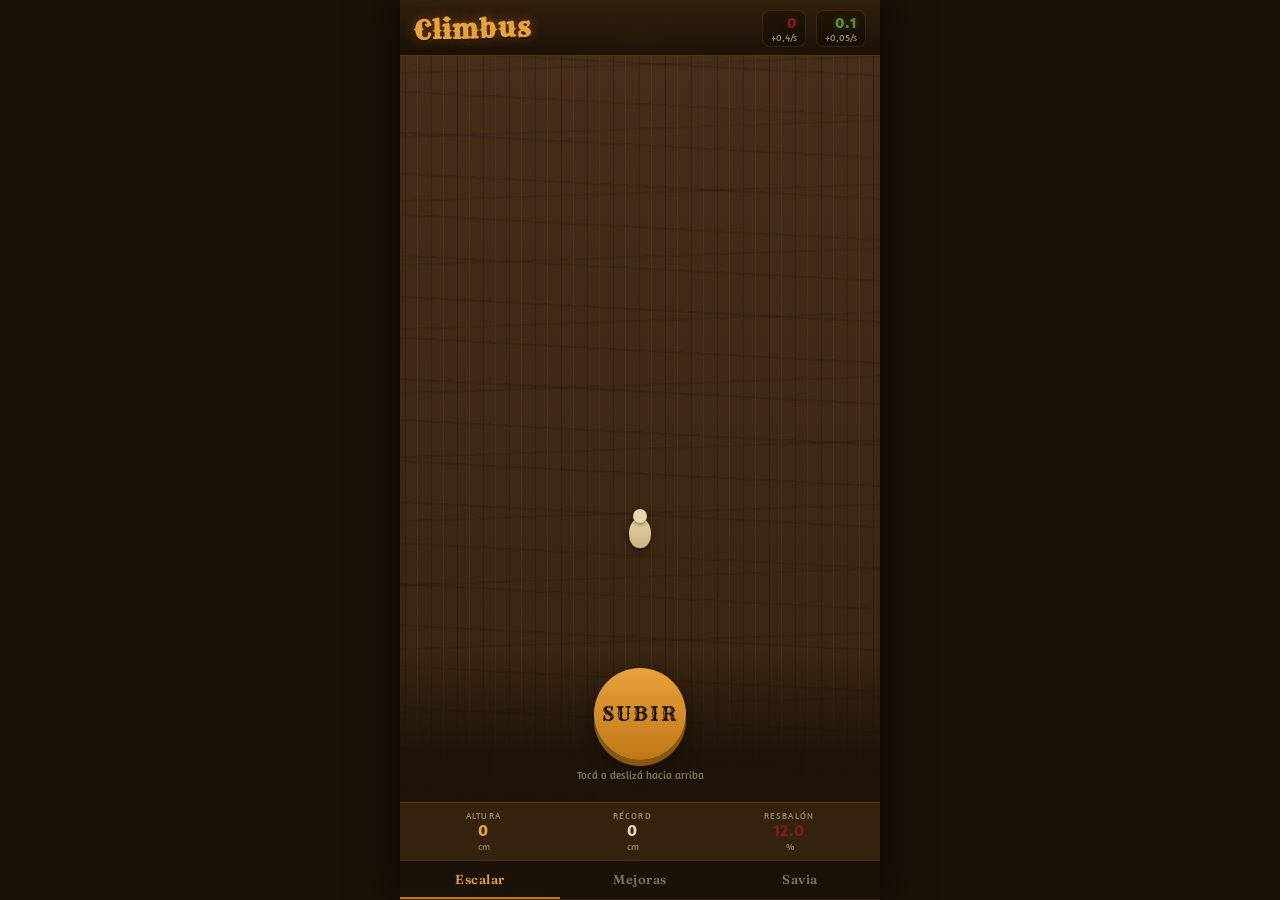
==== index.html @ bdec13c9 "Add Climbus alpha 0.01: vertical climbing game prototype Three independent progress layers: passive " ====
<!doctype html>
<html lang="es">
<head>
<meta charset="UTF-8" />
<meta name="viewport" content="width=device-width, initial-scale=1, maximum-scale=1, user-scalable=no, viewport-fit=cover" />
<meta name="theme-color" content="#1a1108" />
<title>Climbus — Alpha 0.01</title>
<link rel="preconnect" href="https://fonts.googleapis.com">
<link rel="preconnect" href="https://fonts.gstatic.com" crossorigin>
<link href="https://fonts.googleapis.com/css2?family=Rye&family=Fraunces:ital,opsz,wght@0,9..144,400;0,9..144,600;0,9..144,700;1,9..144,500&family=Amaranth:wght@400;700&display=swap" rel="stylesheet">
<link rel="stylesheet" href="style.css" />
</head>
<body>
<div class="app">

  <header class="topbar">
    <h1 class="logo">Climbus</h1>
    <div class="stats">
      <div class="stat stat--ants" title="Hormigas">
        <span class="stat__icon" aria-hidden="true">
          <svg viewBox="0 0 24 24" width="16" height="16"><circle cx="6" cy="12" r="2.4"/><circle cx="12" cy="10" r="3"/><circle cx="18.5" cy="12.5" r="2.6"/><path d="M8 11 L10 10 M14.5 9.5 L16.5 11.5 M12 13 L12 17 M9 15 L15 15" stroke-width="1" stroke="currentColor" fill="none"/></svg>
        </span>
        <span class="stat__value" id="antsValue">0</span>
        <span class="stat__rate" id="antsRate">+0.0/s</span>
      </div>
      <div class="stat stat--sap" title="Savia acumulada">
        <span class="stat__icon" aria-hidden="true">
          <svg viewBox="0 0 24 24" width="16" height="16"><path d="M12 2 C12 2 6 11 6 15.5 A6 6 0 0 0 18 15.5 C18 11 12 2 12 2 Z"/></svg>
        </span>
        <span class="stat__value" id="sapValue">0.0</span>
        <span class="stat__rate" id="sapRate">+0.00/s</span>
      </div>
    </div>
  </header>

  <main class="stage" id="stage">
    <svg class="veins" id="veinsSvg" viewBox="0 0 400 700" preserveAspectRatio="none" aria-hidden="true">
      <g id="veinsGroup"></g>
    </svg>

    <div class="bark" id="barkLayer"></div>

    <div class="ants-ambient" id="antsAmbient"></div>

    <div class="wind" aria-hidden="true"></div>

    <div class="climber" id="climber">
      <div class="climber__body">
        <div class="climber__head"></div>
      </div>
    </div>

    <div class="slip-flash" id="slipFlash"></div>
    <div class="toast" id="toast"></div>

    <div class="climb-zone" id="climbZone">
      <button class="climb-btn" id="climbBtn" type="button" aria-label="Subir">
        <span>SUBIR</span>
      </button>
      <p class="climb-hint">Tocá o deslizá hacia arriba</p>
    </div>
  </main>

  <div class="height-hud">
    <div class="height-current">
      <span class="height-label">altura</span>
      <span class="height-num" id="heightValue">0</span><span class="height-unit">cm</span>
    </div>
    <div class="height-record">
      <span class="height-label">récord</span>
      <span class="height-num" id="heightRecordValue">0</span><span class="height-unit">cm</span>
    </div>
    <div class="slip-chance">
      <span class="height-label">resbalón</span>
      <span class="height-num" id="slipChanceValue">0</span><span class="height-unit">%</span>
    </div>
  </div>

  <nav class="tabs" id="tabs">
    <button class="tab active" data-tab="escalar">Escalar</button>
    <button class="tab" data-tab="mejoras">Mejoras</button>
    <button class="tab" data-tab="savia">Savia</button>
  </nav>

  <section class="panel" id="panel-mejoras" hidden>
    <h2 class="panel__title">Mejoras <span class="panel__sub">pagadas con hormigas</span></h2>
    <div class="upgrade-list" id="upgradeList"></div>
  </section>

  <section class="panel" id="panel-savia" hidden>
    <h2 class="panel__title">Savia <span class="panel__sub">progreso permanente</span></h2>
    <p class="sap-desc">La savia fluye sola, sin importar lo que hagas. Nunca se gasta — solo desbloquea capacidades nuevas para siempre.</p>
    <div class="sap-list" id="sapList"></div>
  </section>

</div>
<script src="script.js"></script>
</body>
</html>
---- style.css ----
:root {
  --broza: #1a1108;
  --corteza: #4a2f1c;
  --corteza-dark: #35220f;
  --ambar: #c17817;
  --ambar-bright: #e8a13d;
  --hueso: #e8d5a8;
  --bermellon: #7a1f1f;
  --musgo: #5c8a3c;

  --font-logo: "Rye", serif;
  --font-display: "Fraunces", serif;
  --font-num: "Amaranth", sans-serif;

  color-scheme: dark;
}

* { box-sizing: border-box; }

html, body {
  margin: 0;
  padding: 0;
  height: 100%;
  background: var(--broza);
  color: var(--hueso);
  overflow: hidden;
  -webkit-tap-highlight-color: transparent;
  touch-action: manipulation;
}

body {
  font-family: var(--font-display);
}

.app {
  height: 100dvh;
  display: flex;
  flex-direction: column;
  max-width: 480px;
  margin: 0 auto;
  position: relative;
  background:
    radial-gradient(ellipse at 50% 0%, rgba(193,120,23,0.08), transparent 60%),
    var(--broza);
  border-left: 1px solid rgba(193,120,23,0.15);
  border-right: 1px solid rgba(193,120,23,0.15);
}

/* ---------- Topbar ---------- */

.topbar {
  flex: 0 0 auto;
  padding: 10px 14px 8px;
  display: flex;
  align-items: center;
  justify-content: space-between;
  gap: 10px;
  border-bottom: 1px solid rgba(193,120,23,0.25);
  background: linear-gradient(180deg, rgba(53,34,15,0.9), rgba(26,17,8,0.6));
  position: relative;
  z-index: 5;
}

.logo {
  font-family: var(--font-logo);
  font-size: 26px;
  letter-spacing: 1px;
  margin: 0;
  color: var(--ambar-bright);
  text-shadow: 0 0 12px rgba(193,120,23,0.5), 0 2px 0 rgba(0,0,0,0.6);
  transform: rotate(-1.5deg);
  flex: 0 0 auto;
}

.stats {
  display: flex;
  gap: 10px;
  font-family: var(--font-num);
}

.stat {
  display: flex;
  flex-direction: column;
  align-items: flex-end;
  line-height: 1.1;
  padding: 3px 8px;
  border-radius: 8px;
  background: rgba(0,0,0,0.25);
  border: 1px solid rgba(193,120,23,0.2);
}

.stat__icon {
  display: none;
}

.stat--ants .stat__value { color: var(--bermellon); text-shadow: 0 0 6px rgba(122,31,31,0.4); }
.stat--sap .stat__value { color: var(--musgo); text-shadow: 0 0 6px rgba(92,138,60,0.4); }

.stat__value {
  font-weight: 700;
  font-size: 16px;
}

.stat__rate {
  font-size: 10px;
  opacity: 0.6;
  font-weight: 400;
}

/* ---------- Stage ---------- */

.stage {
  position: relative;
  flex: 1 1 auto;
  overflow: hidden;
  background: var(--corteza);
}

.veins {
  position: absolute;
  inset: 0;
  width: 100%;
  height: 100%;
  z-index: 1;
  opacity: 0.9;
}

.veins path {
  fill: none;
  stroke: var(--ambar);
  stroke-width: 1.4;
  stroke-linecap: round;
  filter: drop-shadow(0 0 3px rgba(193,120,23,0.55));
  opacity: 0;
  animation: veinPulse 5s ease-in-out infinite;
}

@keyframes veinPulse {
  0%, 100% { opacity: 0.25; }
  50% { opacity: 0.7; }
}

.bark {
  position: absolute;
  inset: -20% -10%;
  z-index: 0;
  background-image:
    repeating-linear-gradient(90deg,
      rgba(0,0,0,0.18) 0px, rgba(0,0,0,0.18) 2px,
      transparent 2px, transparent 26px),
    repeating-linear-gradient(90deg,
      rgba(232,213,168,0.05) 0px, rgba(232,213,168,0.05) 1px,
      transparent 1px, transparent 13px),
    linear-gradient(180deg, var(--corteza) 0%, var(--corteza-dark) 100%);
  background-size: 100% 100%, 100% 100%, 100% 100%;
  will-change: transform;
}

.bark::before {
  content: "";
  position: absolute;
  inset: 0;
  background-image:
    repeating-linear-gradient(3deg, transparent 0 38px, rgba(0,0,0,0.12) 39px 41px),
    repeating-linear-gradient(-2deg, transparent 0 61px, rgba(0,0,0,0.1) 62px 64px);
  mix-blend-mode: multiply;
}

.wind {
  position: absolute;
  inset: 0;
  z-index: 2;
  pointer-events: none;
  background: linear-gradient(100deg, transparent 40%, rgba(232,213,168,0.05) 50%, transparent 60%);
  background-size: 300% 100%;
  animation: windSweep 9s linear infinite;
  opacity: 0.6;
}

@keyframes windSweep {
  0% { background-position: 200% 0; }
  100% { background-position: -100% 0; }
}

/* ---------- Ants ambient ---------- */

.ants-ambient {
  position: absolute;
  inset: 0;
  z-index: 3;
  pointer-events: none;
}

.ant-sprite {
  position: absolute;
  width: 5px;
  height: 5px;
  border-radius: 50%;
  background: var(--bermellon);
  box-shadow: -3px 0 0 var(--bermellon), 3px 0 0 var(--bermellon);
  opacity: 0.85;
  animation-timing-function: ease-in-out;
  animation-iteration-count: infinite;
}

/* ---------- Climber ---------- */

.climber {
  position: absolute;
  left: 50%;
  bottom: 34%;
  z-index: 4;
  transform: translateX(-50%);
  transition: bottom 0.18s ease-out;
}

.climber__body {
  width: 22px;
  height: 30px;
  background: linear-gradient(180deg, var(--hueso), #cbb37f);
  border-radius: 50% 50% 45% 45%;
  position: relative;
  box-shadow: 0 3px 8px rgba(0,0,0,0.5);
  animation: climberSway 2.6s ease-in-out infinite;
}

.climber__head {
  width: 14px;
  height: 14px;
  border-radius: 50%;
  background: var(--hueso);
  position: absolute;
  top: -9px;
  left: 4px;
  box-shadow: 0 2px 4px rgba(0,0,0,0.4);
}

@keyframes climberSway {
  0%, 100% { transform: rotate(-2deg); }
  50% { transform: rotate(2deg); }
}

.climber.climbing .climber__body { animation: climberBoost 0.35s ease-out; }
@keyframes climberBoost {
  0% { transform: translateY(0) scale(1); }
  40% { transform: translateY(-10px) scale(1.05); }
  100% { transform: translateY(0) scale(1); }
}

.climber.slipping .climber__body { animation: climberSlip 0.5s ease-in; }
@keyframes climberSlip {
  0% { transform: translateY(0) rotate(0); }
  30% { transform: translateY(6px) rotate(-12deg); }
  60% { transform: translateY(18px) rotate(10deg); }
  100% { transform: translateY(0) rotate(0); }
}

/* ---------- Feedback overlays ---------- */

.slip-flash {
  position: absolute;
  inset: 0;
  background: radial-gradient(ellipse at 50% 60%, rgba(122,31,31,0.55), transparent 70%);
  opacity: 0;
  z-index: 6;
  pointer-events: none;
}

.slip-flash.active {
  animation: slipFlashAnim 0.5s ease-out;
}

@keyframes slipFlashAnim {
  0% { opacity: 0.9; }
  100% { opacity: 0; }
}

.toast {
  position: absolute;
  top: 14px;
  left: 50%;
  transform: translateX(-50%) translateY(-10px);
  background: rgba(26,17,8,0.92);
  border: 1px solid var(--ambar);
  color: var(--hueso);
  padding: 6px 14px;
  border-radius: 999px;
  font-family: var(--font-num);
  font-size: 13px;
  font-weight: 700;
  opacity: 0;
  z-index: 10;
  pointer-events: none;
  white-space: nowrap;
}

.toast.show {
  animation: toastAnim 1.1s ease-out;
}

@keyframes toastAnim {
  0% { opacity: 0; transform: translateX(-50%) translateY(-10px); }
  15% { opacity: 1; transform: translateX(-50%) translateY(0); }
  80% { opacity: 1; transform: translateX(-50%) translateY(0); }
  100% { opacity: 0; transform: translateX(-50%) translateY(-6px); }
}

.stage.shake {
  animation: stageShake 0.45s ease-in-out;
}

@keyframes stageShake {
  0%, 100% { transform: translateX(0); }
  20% { transform: translateX(-6px); }
  40% { transform: translateX(5px); }
  60% { transform: translateX(-4px); }
  80% { transform: translateX(3px); }
}

/* ---------- Climb zone ---------- */

.climb-zone {
  position: absolute;
  left: 0;
  right: 0;
  bottom: 0;
  z-index: 7;
  display: flex;
  flex-direction: column;
  align-items: center;
  padding: 16px 16px 20px;
  background: linear-gradient(0deg, rgba(26,17,8,0.85) 30%, transparent);
}

.climb-btn {
  font-family: var(--font-logo);
  letter-spacing: 2px;
  font-size: 20px;
  color: var(--broza);
  background: linear-gradient(180deg, var(--ambar-bright), var(--ambar));
  border: none;
  border-radius: 50%;
  width: 92px;
  height: 92px;
  box-shadow: 0 6px 0 #8a570f, 0 8px 16px rgba(0,0,0,0.5);
  cursor: pointer;
  user-select: none;
  transition: transform 0.08s ease, box-shadow 0.08s ease;
}

.climb-btn:active {
  transform: translateY(5px);
  box-shadow: 0 1px 0 #8a570f, 0 3px 8px rgba(0,0,0,0.5);
}

.climb-hint {
  margin: 8px 0 0;
  font-size: 11px;
  color: var(--hueso);
  opacity: 0.5;
  font-family: var(--font-num);
}

/* ---------- Height HUD ---------- */

.height-hud {
  flex: 0 0 auto;
  display: flex;
  justify-content: space-around;
  padding: 8px 10px;
  background: var(--corteza-dark);
  border-top: 1px solid rgba(193,120,23,0.3);
  border-bottom: 1px solid rgba(193,120,23,0.15);
  font-family: var(--font-num);
  z-index: 5;
  position: relative;
}

.height-current, .height-record, .slip-chance {
  display: flex;
  flex-direction: column;
  align-items: center;
  line-height: 1.15;
}

.height-label {
  font-size: 9px;
  text-transform: uppercase;
  letter-spacing: 1.2px;
  opacity: 0.55;
}

.height-num {
  font-size: 17px;
  font-weight: 700;
  color: var(--hueso);
}

.height-current .height-num { color: var(--ambar-bright); }
.slip-chance .height-num { color: var(--bermellon); }

.height-unit {
  font-size: 10px;
  opacity: 0.5;
  margin-left: 2px;
}

/* ---------- Tabs ---------- */

.tabs {
  flex: 0 0 auto;
  display: flex;
  background: var(--broza);
  border-bottom: 1px solid rgba(193,120,23,0.2);
  z-index: 5;
}

.tab {
  flex: 1;
  padding: 10px 0;
  background: none;
  border: none;
  color: var(--hueso);
  opacity: 0.5;
  font-family: var(--font-display);
  font-size: 13px;
  font-weight: 600;
  letter-spacing: 0.5px;
  cursor: pointer;
  border-bottom: 2px solid transparent;
}

.tab.active {
  opacity: 1;
  color: var(--ambar-bright);
  border-bottom-color: var(--ambar);
}

/* ---------- Panels ---------- */

.panel {
  flex: 1 1 auto;
  overflow-y: auto;
  padding: 14px;
  background: var(--broza);
  -webkit-overflow-scrolling: touch;
}

.panel__title {
  font-family: var(--font-display);
  font-size: 16px;
  margin: 0 0 12px;
  color: var(--hueso);
  display: flex;
  align-items: baseline;
  gap: 8px;
}

.panel__sub {
  font-size: 11px;
  opacity: 0.45;
  font-weight: 400;
  font-style: italic;
}

.sap-desc {
  font-size: 12px;
  opacity: 0.6;
  margin: -6px 0 14px;
  line-height: 1.5;
}

/* Upgrade cards */

.upgrade-list, .sap-list {
  display: flex;
  flex-direction: column;
  gap: 10px;
}

.upgrade-card {
  border: 1px solid rgba(193,120,23,0.25);
  background: linear-gradient(160deg, rgba(74,47,28,0.5), rgba(26,17,8,0.5));
  border-radius: 10px;
  padding: 10px 12px;
  display: flex;
  flex-direction: column;
  gap: 6px;
}

.upgrade-card.locked {
  opacity: 0.45;
  filter: grayscale(0.4);
}

.upgrade-card__head {
  display: flex;
  justify-content: space-between;
  align-items: baseline;
}

.upgrade-card__name {
  font-weight: 600;
  font-size: 14px;
  color: var(--hueso);
}

.upgrade-card__level {
  font-family: var(--font-num);
  font-size: 11px;
  color: var(--ambar);
  opacity: 0.8;
}

.upgrade-card__desc {
  font-size: 11.5px;
  opacity: 0.65;
  line-height: 1.4;
}

.upgrade-card__row {
  display: flex;
  justify-content: space-between;
  align-items: center;
  margin-top: 2px;
}

.upgrade-card__effect {
  font-family: var(--font-num);
  font-size: 11px;
  color: var(--musgo);
}

.buy-btn {
  font-family: var(--font-num);
  font-weight: 700;
  font-size: 13px;
  color: var(--broza);
  background: var(--ambar-bright);
  border: none;
  border-radius: 6px;
  padding: 6px 12px;
  cursor: pointer;
}

.buy-btn:disabled {
  background: #4a3a24;
  color: rgba(232,213,168,0.4);
  cursor: not-allowed;
}

/* Sap thresholds */

.sap-card {
  border: 1px solid rgba(92,138,60,0.3);
  background: linear-gradient(160deg, rgba(92,138,60,0.08), rgba(26,17,8,0.5));
  border-radius: 10px;
  padding: 10px 12px;
}

.sap-card.locked {
  border-color: rgba(193,120,23,0.15);
  background: rgba(26,17,8,0.4);
}

.sap-card__head {
  display: flex;
  justify-content: space-between;
  align-items: baseline;
  margin-bottom: 4px;
}

.sap-card__name {
  font-weight: 600;
  font-size: 14px;
}

.sap-card.unlocked .sap-card__name { color: var(--musgo); }
.sap-card.locked .sap-card__name { color: var(--hueso); opacity: 0.6; }

.sap-card__threshold {
  font-family: var(--font-num);
  font-size: 11px;
  opacity: 0.6;
}

.sap-card__desc {
  font-size: 11.5px;
  opacity: 0.65;
  line-height: 1.4;
  margin-bottom: 6px;
}

.sap-card__bar {
  height: 6px;
  border-radius: 4px;
  background: rgba(0,0,0,0.35);
  overflow: hidden;
}

.sap-card__bar-fill {
  height: 100%;
  background: linear-gradient(90deg, var(--musgo), var(--ambar));
  border-radius: 4px;
  transition: width 0.3s ease;
}

.sap-card__status {
  font-family: var(--font-num);
  font-size: 10px;
  color: var(--musgo);
  margin-top: 4px;
  opacity: 0.85;
}

@media (min-width: 500px) {
  .app { border-left: none; border-right: none; box-shadow: 0 0 40px rgba(0,0,0,0.6); }
}
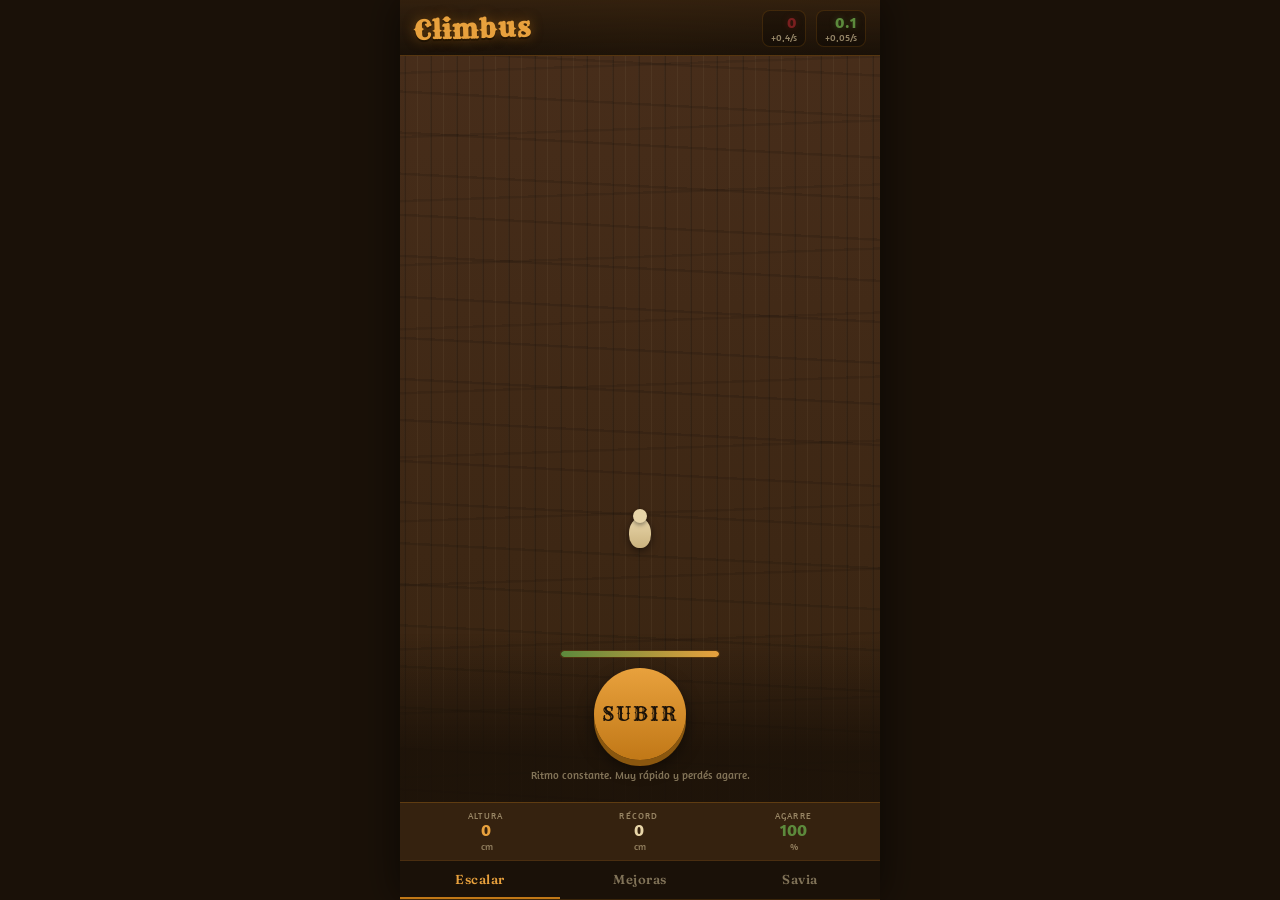
==== commit 345b7204: "Replace random slip chance with rhythm-based grip meter Slips no longer happen from a luck roll. Ins" ====
--- a/index.html
+++ b/index.html
@@ -54,10 +54,13 @@
     <div class="toast" id="toast"></div>
 
     <div class="climb-zone" id="climbZone">
+      <div class="grip-meter">
+        <div class="grip-meter__fill" id="gripFill"></div>
+      </div>
       <button class="climb-btn" id="climbBtn" type="button" aria-label="Subir">
         <span>SUBIR</span>
       </button>
-      <p class="climb-hint">Tocá o deslizá hacia arriba</p>
+      <p class="climb-hint">Ritmo constante. Muy rápido y perdés agarre.</p>
     </div>
   </main>
 
@@ -70,9 +73,9 @@
       <span class="height-label">récord</span>
       <span class="height-num" id="heightRecordValue">0</span><span class="height-unit">cm</span>
     </div>
-    <div class="slip-chance">
-      <span class="height-label">resbalón</span>
-      <span class="height-num" id="slipChanceValue">0</span><span class="height-unit">%</span>
+    <div class="grip-stat">
+      <span class="height-label">agarre</span>
+      <span class="height-num" id="gripHudValue">100</span><span class="height-unit">%</span>
     </div>
   </div>
 
--- a/style.css
+++ b/style.css
@@ -330,6 +330,28 @@
   align-items: center;
   padding: 16px 16px 20px;
   background: linear-gradient(0deg, rgba(26,17,8,0.85) 30%, transparent);
+}
+
+.grip-meter {
+  width: 160px;
+  height: 8px;
+  border-radius: 5px;
+  background: rgba(0,0,0,0.4);
+  border: 1px solid rgba(193,120,23,0.3);
+  overflow: hidden;
+  margin-bottom: 10px;
+}
+
+.grip-meter__fill {
+  height: 100%;
+  width: 100%;
+  background: linear-gradient(90deg, var(--musgo), var(--ambar-bright));
+  border-radius: 5px;
+  transition: width 0.15s ease, background 0.3s ease;
+}
+
+.grip-meter__fill.low {
+  background: linear-gradient(90deg, var(--bermellon), var(--ambar));
 }
 
 .climb-btn {
@@ -376,7 +398,7 @@
   position: relative;
 }
 
-.height-current, .height-record, .slip-chance {
+.height-current, .height-record, .grip-stat {
   display: flex;
   flex-direction: column;
   align-items: center;
@@ -397,7 +419,8 @@
 }
 
 .height-current .height-num { color: var(--ambar-bright); }
-.slip-chance .height-num { color: var(--bermellon); }
+.grip-stat .height-num { color: var(--musgo); transition: color 0.3s ease; }
+.grip-stat .height-num.low { color: var(--bermellon); }
 
 .height-unit {
   font-size: 10px;
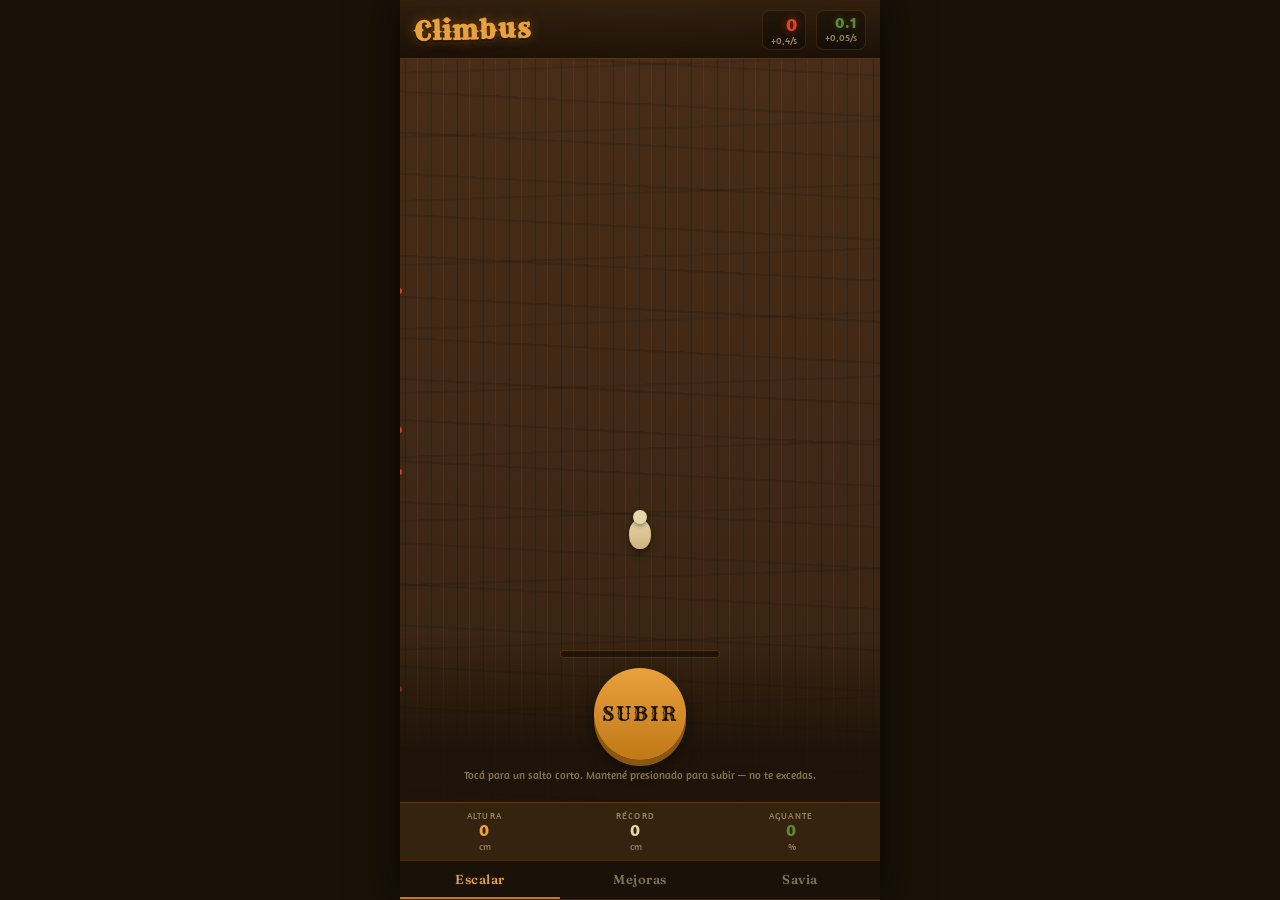
==== commit 4662b556: "Rework climb input to press-and-hold, gate sap unlocks behind player action Climbing: - Replaced the" ====
--- a/index.html
+++ b/index.html
@@ -60,7 +60,7 @@
       <button class="climb-btn" id="climbBtn" type="button" aria-label="Subir">
         <span>SUBIR</span>
       </button>
-      <p class="climb-hint">Ritmo constante. Muy rápido y perdés agarre.</p>
+      <p class="climb-hint">Tocá para un salto corto. Mantené presionado para subir — no te excedas.</p>
     </div>
   </main>
 
@@ -74,15 +74,18 @@
       <span class="height-num" id="heightRecordValue">0</span><span class="height-unit">cm</span>
     </div>
     <div class="grip-stat">
-      <span class="height-label">agarre</span>
-      <span class="height-num" id="gripHudValue">100</span><span class="height-unit">%</span>
+      <span class="height-label">aguante</span>
+      <span class="height-num" id="gripHudValue">0</span><span class="height-unit">%</span>
     </div>
   </div>
 
   <nav class="tabs" id="tabs">
     <button class="tab active" data-tab="escalar">Escalar</button>
     <button class="tab" data-tab="mejoras">Mejoras</button>
-    <button class="tab" data-tab="savia">Savia</button>
+    <button class="tab" data-tab="savia">
+      Savia
+      <span class="tab-badge" id="saviaBadge" hidden>0</span>
+    </button>
   </nav>
 
   <section class="panel" id="panel-mejoras" hidden>
--- a/style.css
+++ b/style.css
@@ -6,6 +6,7 @@
   --ambar-bright: #e8a13d;
   --hueso: #e8d5a8;
   --bermellon: #7a1f1f;
+  --bermellon-bright: #e2432a;
   --musgo: #5c8a3c;
 
   --font-logo: "Rye", serif;
@@ -93,7 +94,11 @@
   display: none;
 }
 
-.stat--ants .stat__value { color: var(--bermellon); text-shadow: 0 0 6px rgba(122,31,31,0.4); }
+.stat--ants .stat__value {
+  color: var(--bermellon-bright);
+  text-shadow: 0 0 8px rgba(226,67,42,0.6);
+  font-size: 19px;
+}
 .stat--sap .stat__value { color: var(--musgo); text-shadow: 0 0 6px rgba(92,138,60,0.4); }
 
 .stat__value {
@@ -163,6 +168,7 @@
   background-image:
     repeating-linear-gradient(3deg, transparent 0 38px, rgba(0,0,0,0.12) 39px 41px),
     repeating-linear-gradient(-2deg, transparent 0 61px, rgba(0,0,0,0.1) 62px 64px);
+  background-position-y: var(--bark-shift, 0px);
   mix-blend-mode: multiply;
 }
 
@@ -193,12 +199,15 @@
 
 .ant-sprite {
   position: absolute;
-  width: 5px;
-  height: 5px;
+  width: 8px;
+  height: 8px;
   border-radius: 50%;
-  background: var(--bermellon);
-  box-shadow: -3px 0 0 var(--bermellon), 3px 0 0 var(--bermellon);
-  opacity: 0.85;
+  background: var(--bermellon-bright);
+  box-shadow:
+    -5px 0 0 -1px var(--bermellon-bright),
+    5px 0 0 -1px var(--bermellon-bright),
+    0 0 5px rgba(226,67,42,0.7);
+  opacity: 0.95;
   animation-timing-function: ease-in-out;
   animation-iteration-count: infinite;
 }
@@ -255,6 +264,15 @@
   100% { transform: translateY(0) rotate(0); }
 }
 
+.climber.overextended .climber__body {
+  animation: climberStrain 0.35s ease-in-out infinite;
+  filter: brightness(0.85) saturate(1.3);
+}
+@keyframes climberStrain {
+  0%, 100% { transform: translateY(0) rotate(-4deg); }
+  50% { transform: translateY(3px) rotate(4deg); }
+}
+
 /* ---------- Feedback overlays ---------- */
 
 .slip-flash {
@@ -344,14 +362,24 @@
 
 .grip-meter__fill {
   height: 100%;
-  width: 100%;
-  background: linear-gradient(90deg, var(--musgo), var(--ambar-bright));
+  width: 0%;
+  background: linear-gradient(90deg, var(--ambar), var(--ambar-bright));
   border-radius: 5px;
-  transition: width 0.15s ease, background 0.3s ease;
+  transition: width 0.1s linear, background 0.2s ease;
 }
 
 .grip-meter__fill.low {
   background: linear-gradient(90deg, var(--bermellon), var(--ambar));
+}
+
+.grip-meter__fill.danger {
+  background: var(--bermellon-bright);
+  animation: gripDanger 0.4s ease-in-out infinite;
+}
+
+@keyframes gripDanger {
+  0%, 100% { opacity: 1; }
+  50% { opacity: 0.55; }
 }
 
 .climb-btn {
@@ -367,12 +395,23 @@
   box-shadow: 0 6px 0 #8a570f, 0 8px 16px rgba(0,0,0,0.5);
   cursor: pointer;
   user-select: none;
+  touch-action: none;
   transition: transform 0.08s ease, box-shadow 0.08s ease;
 }
 
 .climb-btn:active {
   transform: translateY(5px);
   box-shadow: 0 1px 0 #8a570f, 0 3px 8px rgba(0,0,0,0.5);
+}
+
+.climb-btn.danger {
+  background: linear-gradient(180deg, var(--bermellon-bright), var(--bermellon));
+  animation: climbBtnDanger 0.4s ease-in-out infinite;
+}
+
+@keyframes climbBtnDanger {
+  0%, 100% { box-shadow: 0 6px 0 #5a1414, 0 8px 16px rgba(0,0,0,0.5); }
+  50% { box-shadow: 0 6px 0 #5a1414, 0 8px 24px rgba(226,67,42,0.6); }
 }
 
 .climb-hint {
@@ -439,6 +478,7 @@
 }
 
 .tab {
+  position: relative;
   flex: 1;
   padding: 10px 0;
   background: none;
@@ -453,6 +493,30 @@
   border-bottom: 2px solid transparent;
 }
 
+.tab-badge {
+  position: absolute;
+  top: 3px;
+  right: 22%;
+  min-width: 15px;
+  height: 15px;
+  padding: 0 3px;
+  border-radius: 999px;
+  background: var(--musgo);
+  color: var(--broza);
+  font-family: var(--font-num);
+  font-size: 10px;
+  font-weight: 700;
+  line-height: 15px;
+  text-align: center;
+  box-shadow: 0 0 6px rgba(92,138,60,0.7);
+  animation: badgePulse 1.6s ease-in-out infinite;
+}
+
+@keyframes badgePulse {
+  0%, 100% { transform: scale(1); }
+  50% { transform: scale(1.15); }
+}
+
 .tab.active {
   opacity: 1;
   color: var(--ambar-bright);
@@ -586,6 +650,38 @@
   background: rgba(26,17,8,0.4);
 }
 
+.sap-card.claimable {
+  border-color: var(--musgo);
+  background: linear-gradient(160deg, rgba(92,138,60,0.22), rgba(26,17,8,0.5));
+  box-shadow: 0 0 14px rgba(92,138,60,0.35);
+  animation: claimableGlow 1.8s ease-in-out infinite;
+}
+
+@keyframes claimableGlow {
+  0%, 100% { box-shadow: 0 0 10px rgba(92,138,60,0.25); }
+  50% { box-shadow: 0 0 18px rgba(92,138,60,0.55); }
+}
+
+.sap-card.claimable .sap-card__name { color: var(--musgo); }
+
+.claim-btn {
+  width: 100%;
+  font-family: var(--font-num);
+  font-weight: 700;
+  font-size: 13px;
+  letter-spacing: 0.5px;
+  color: var(--broza);
+  background: linear-gradient(180deg, var(--musgo), #497030);
+  border: none;
+  border-radius: 6px;
+  padding: 8px 12px;
+  cursor: pointer;
+}
+
+.claim-btn:active {
+  transform: translateY(1px);
+}
+
 .sap-card__head {
   display: flex;
   justify-content: space-between;
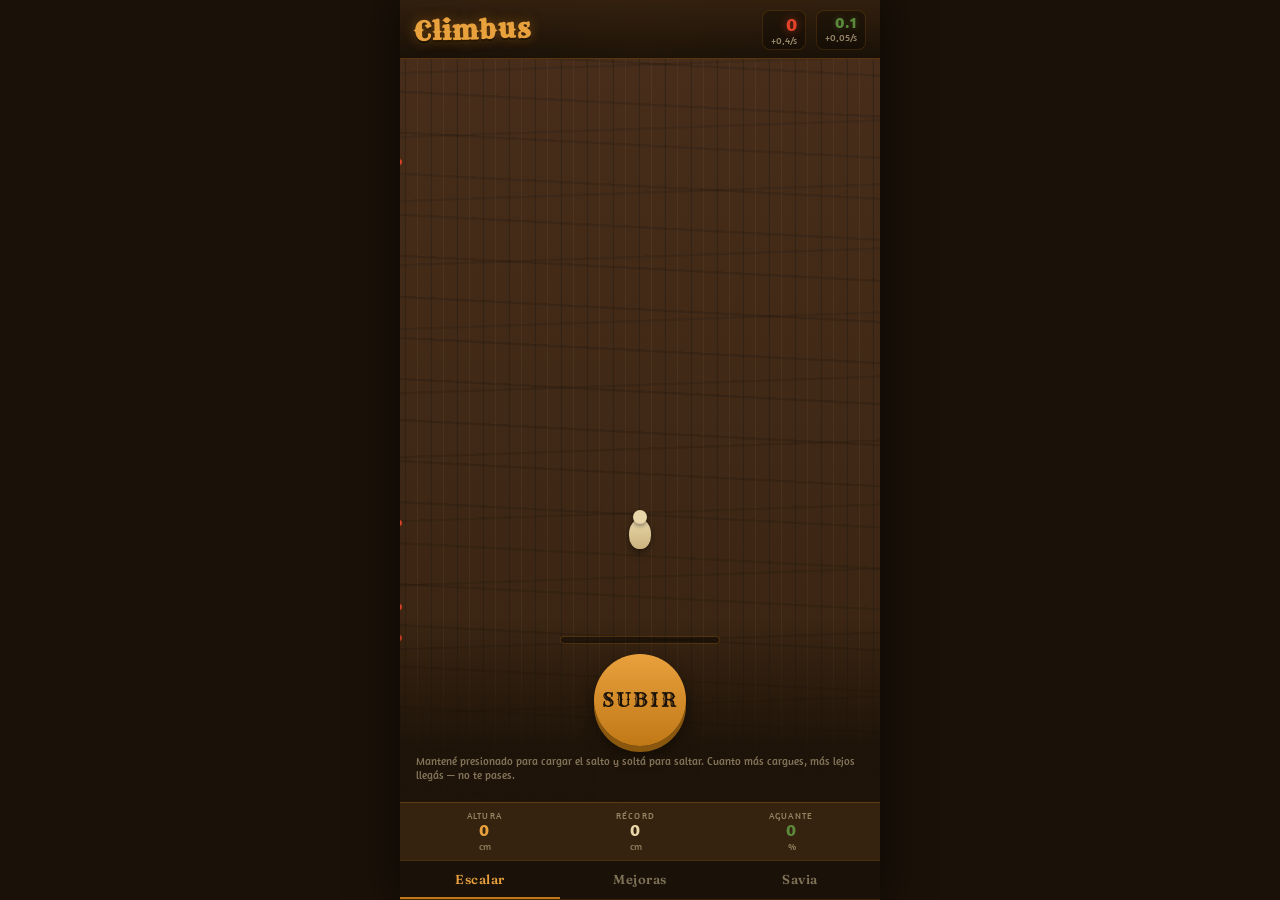
==== commit 6432f900: "Switch to charge-and-release jump, fix button text underline on hold Climbing: - The button no longe" ====
--- a/index.html
+++ b/index.html
@@ -60,7 +60,7 @@
       <button class="climb-btn" id="climbBtn" type="button" aria-label="Subir">
         <span>SUBIR</span>
       </button>
-      <p class="climb-hint">Tocá para un salto corto. Mantené presionado para subir — no te excedas.</p>
+      <p class="climb-hint">Mantené presionado para cargar el salto y soltá para saltar. Cuanto más cargues, más lejos llegás — no te pases.</p>
     </div>
   </main>
 
--- a/style.css
+++ b/style.css
@@ -273,6 +273,15 @@
   50% { transform: translateY(3px) rotate(4deg); }
 }
 
+.climber.charging .climber__body {
+  animation: climberCrouch 0.6s ease-in-out infinite;
+  filter: brightness(1.08);
+}
+@keyframes climberCrouch {
+  0%, 100% { transform: translateY(0) scaleY(1); }
+  50% { transform: translateY(2px) scaleY(0.94); }
+}
+
 /* ---------- Feedback overlays ---------- */
 
 .slip-flash {
@@ -380,6 +389,17 @@
 @keyframes gripDanger {
   0%, 100% { opacity: 1; }
   50% { opacity: 0.55; }
+}
+
+.climb-btn,
+.climb-btn * {
+  -webkit-user-select: none;
+  -moz-user-select: none;
+  user-select: none;
+  -webkit-touch-callout: none;
+  -webkit-tap-highlight-color: transparent;
+  text-decoration: none !important;
+  outline: none;
 }
 
 .climb-btn {
@@ -394,7 +414,6 @@
   height: 92px;
   box-shadow: 0 6px 0 #8a570f, 0 8px 16px rgba(0,0,0,0.5);
   cursor: pointer;
-  user-select: none;
   touch-action: none;
   transition: transform 0.08s ease, box-shadow 0.08s ease;
 }
